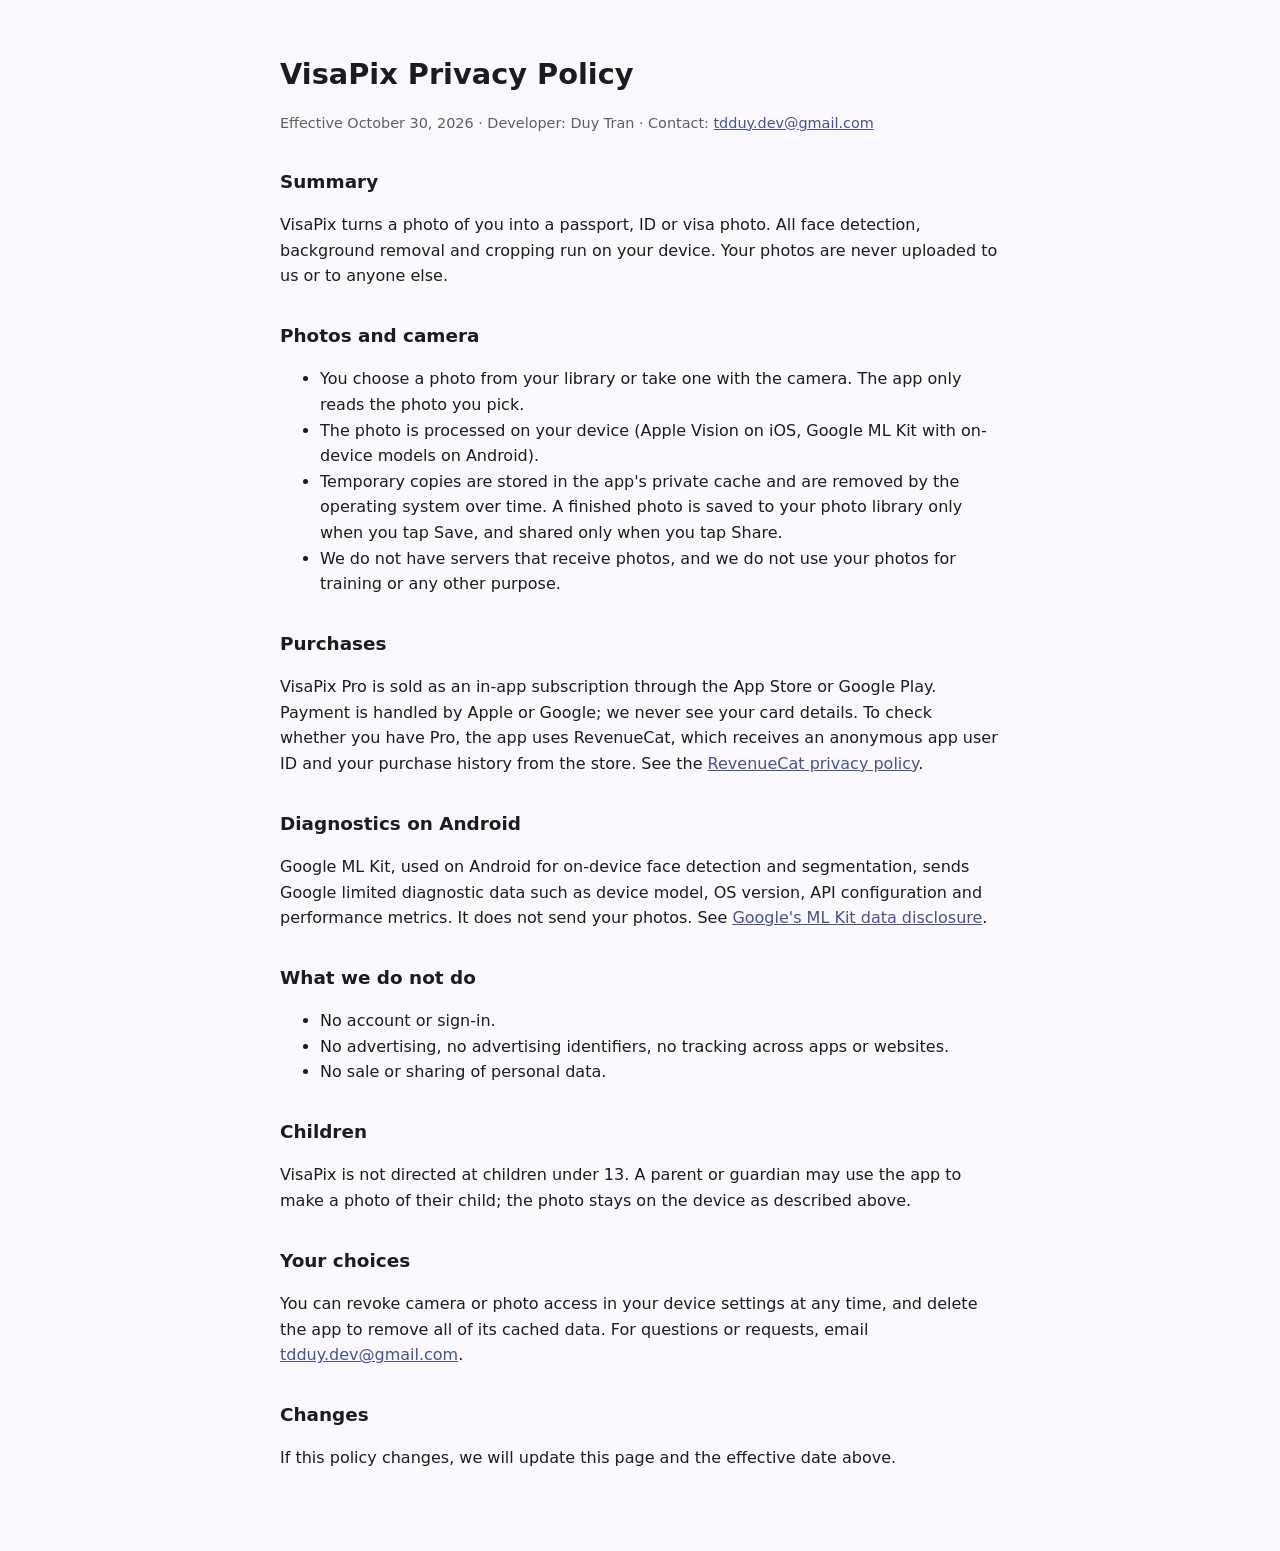
==== privacy.html @ b3fa207b "VisaPix legal pages" ====
<!doctype html>
<html lang="en">
<head>
<meta charset="utf-8">
<meta name="viewport" content="width=device-width, initial-scale=1">
<title>VisaPix Privacy Policy</title>
<link rel="stylesheet" href="style.css">
</head>
<body>
<main>
<h1>VisaPix Privacy Policy</h1>
<p class="meta">Effective October 30, 2026 · Developer: Duy Tran · Contact: <a href="mailto:tdduy.dev@gmail.com">tdduy.dev@gmail.com</a></p>

<h2>Summary</h2>
<p>VisaPix turns a photo of you into a passport, ID or visa photo. All face detection, background removal and cropping run on your device. Your photos are never uploaded to us or to anyone else.</p>

<h2>Photos and camera</h2>
<ul>
<li>You choose a photo from your library or take one with the camera. The app only reads the photo you pick.</li>
<li>The photo is processed on your device (Apple Vision on iOS, Google ML Kit with on-device models on Android).</li>
<li>Temporary copies are stored in the app's private cache and are removed by the operating system over time. A finished photo is saved to your photo library only when you tap Save, and shared only when you tap Share.</li>
<li>We do not have servers that receive photos, and we do not use your photos for training or any other purpose.</li>
</ul>

<h2>Purchases</h2>
<p>VisaPix Pro is sold as an in-app subscription through the App Store or Google Play. Payment is handled by Apple or Google; we never see your card details. To check whether you have Pro, the app uses RevenueCat, which receives an anonymous app user ID and your purchase history from the store. See the <a href="https://www.revenuecat.com/privacy">RevenueCat privacy policy</a>.</p>

<h2>Diagnostics on Android</h2>
<p>Google ML Kit, used on Android for on-device face detection and segmentation, sends Google limited diagnostic data such as device model, OS version, API configuration and performance metrics. It does not send your photos. See <a href="https://developers.google.com/ml-kit/android-data-disclosure">Google's ML Kit data disclosure</a>.</p>

<h2>What we do not do</h2>
<ul>
<li>No account or sign-in.</li>
<li>No advertising, no advertising identifiers, no tracking across apps or websites.</li>
<li>No sale or sharing of personal data.</li>
</ul>

<h2>Children</h2>
<p>VisaPix is not directed at children under 13. A parent or guardian may use the app to make a photo of their child; the photo stays on the device as described above.</p>

<h2>Your choices</h2>
<p>You can revoke camera or photo access in your device settings at any time, and delete the app to remove all of its cached data. For questions or requests, email <a href="mailto:tdduy.dev@gmail.com">tdduy.dev@gmail.com</a>.</p>

<h2>Changes</h2>
<p>If this policy changes, we will update this page and the effective date above.</p>
</main>
</body>
</html>
---- style.css ----
:root { --fg: #1c1b1f; --muted: #5f5d66; --bg: #fbf8ff; --link: #475291; }
@media (prefers-color-scheme: dark) {
  :root { --fg: #e6e1e9; --muted: #a9a5b0; --bg: #131318; --link: #b9c3ff; }
}
body { margin: 0; background: var(--bg); color: var(--fg); font: 16px/1.6 -apple-system, system-ui, "Segoe UI", Roboto, sans-serif; }
main { max-width: 720px; margin: 0 auto; padding: 32px 16px 64px; }
h1 { font-size: 1.8rem; margin-bottom: 4px; }
h2 { font-size: 1.15rem; margin-top: 2rem; }
.meta { color: var(--muted); font-size: 0.9rem; }
a { color: var(--link); }
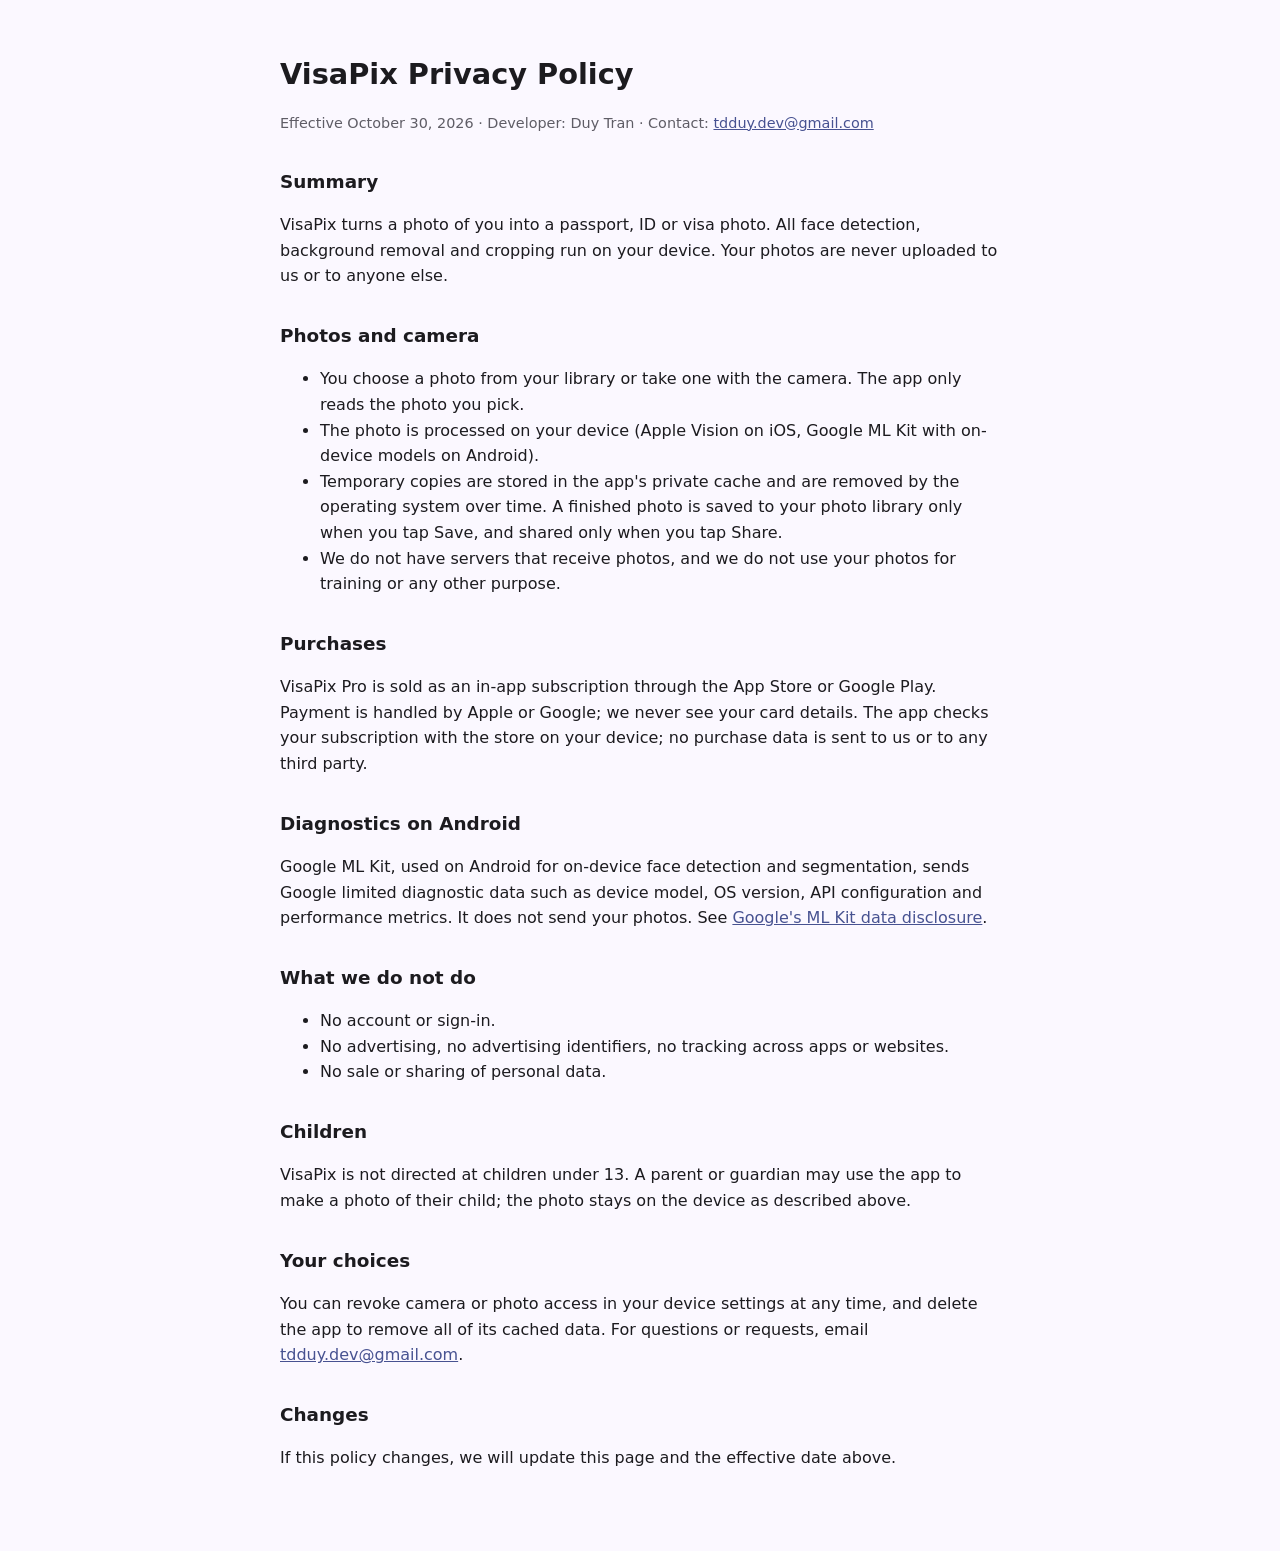
==== commit ff8e67bd: "Privacy: purchases checked on device, no RevenueCat" ====
--- a/privacy.html
+++ b/privacy.html
@@ -23,7 +23,7 @@
 </ul>
 
 <h2>Purchases</h2>
-<p>VisaPix Pro is sold as an in-app subscription through the App Store or Google Play. Payment is handled by Apple or Google; we never see your card details. To check whether you have Pro, the app uses RevenueCat, which receives an anonymous app user ID and your purchase history from the store. See the <a href="https://www.revenuecat.com/privacy">RevenueCat privacy policy</a>.</p>
+<p>VisaPix Pro is sold as an in-app subscription through the App Store or Google Play. Payment is handled by Apple or Google; we never see your card details. The app checks your subscription with the store on your device; no purchase data is sent to us or to any third party.</p>
 
 <h2>Diagnostics on Android</h2>
 <p>Google ML Kit, used on Android for on-device face detection and segmentation, sends Google limited diagnostic data such as device model, OS version, API configuration and performance metrics. It does not send your photos. See <a href="https://developers.google.com/ml-kit/android-data-disclosure">Google's ML Kit data disclosure</a>.</p>
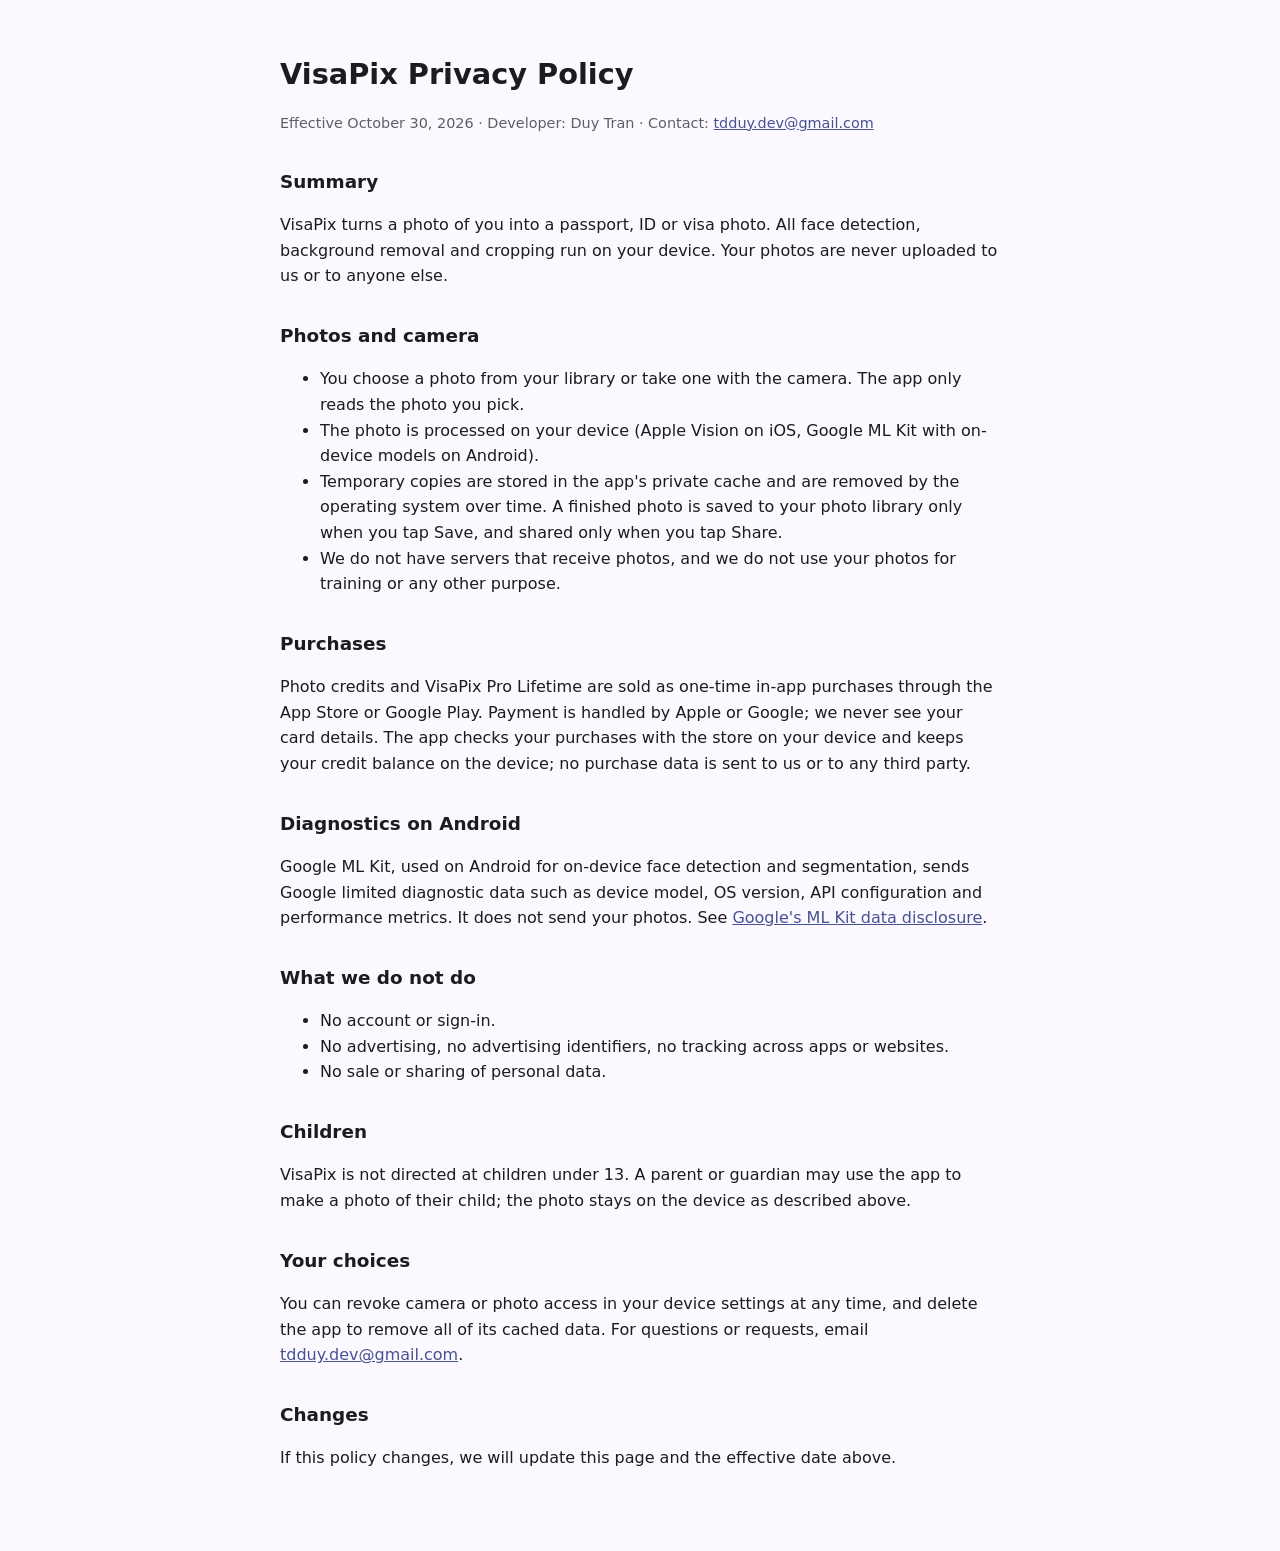
==== commit eede18be: "Switch to one-time purchases" ====
--- a/privacy.html
+++ b/privacy.html
@@ -23,7 +23,7 @@
 </ul>
 
 <h2>Purchases</h2>
-<p>VisaPix Pro is sold as an in-app subscription through the App Store or Google Play. Payment is handled by Apple or Google; we never see your card details. The app checks your subscription with the store on your device; no purchase data is sent to us or to any third party.</p>
+<p>Photo credits and VisaPix Pro Lifetime are sold as one-time in-app purchases through the App Store or Google Play. Payment is handled by Apple or Google; we never see your card details. The app checks your purchases with the store on your device and keeps your credit balance on the device; no purchase data is sent to us or to any third party.</p>
 
 <h2>Diagnostics on Android</h2>
 <p>Google ML Kit, used on Android for on-device face detection and segmentation, sends Google limited diagnostic data such as device model, OS version, API configuration and performance metrics. It does not send your photos. See <a href="https://developers.google.com/ml-kit/android-data-disclosure">Google's ML Kit data disclosure</a>.</p>
